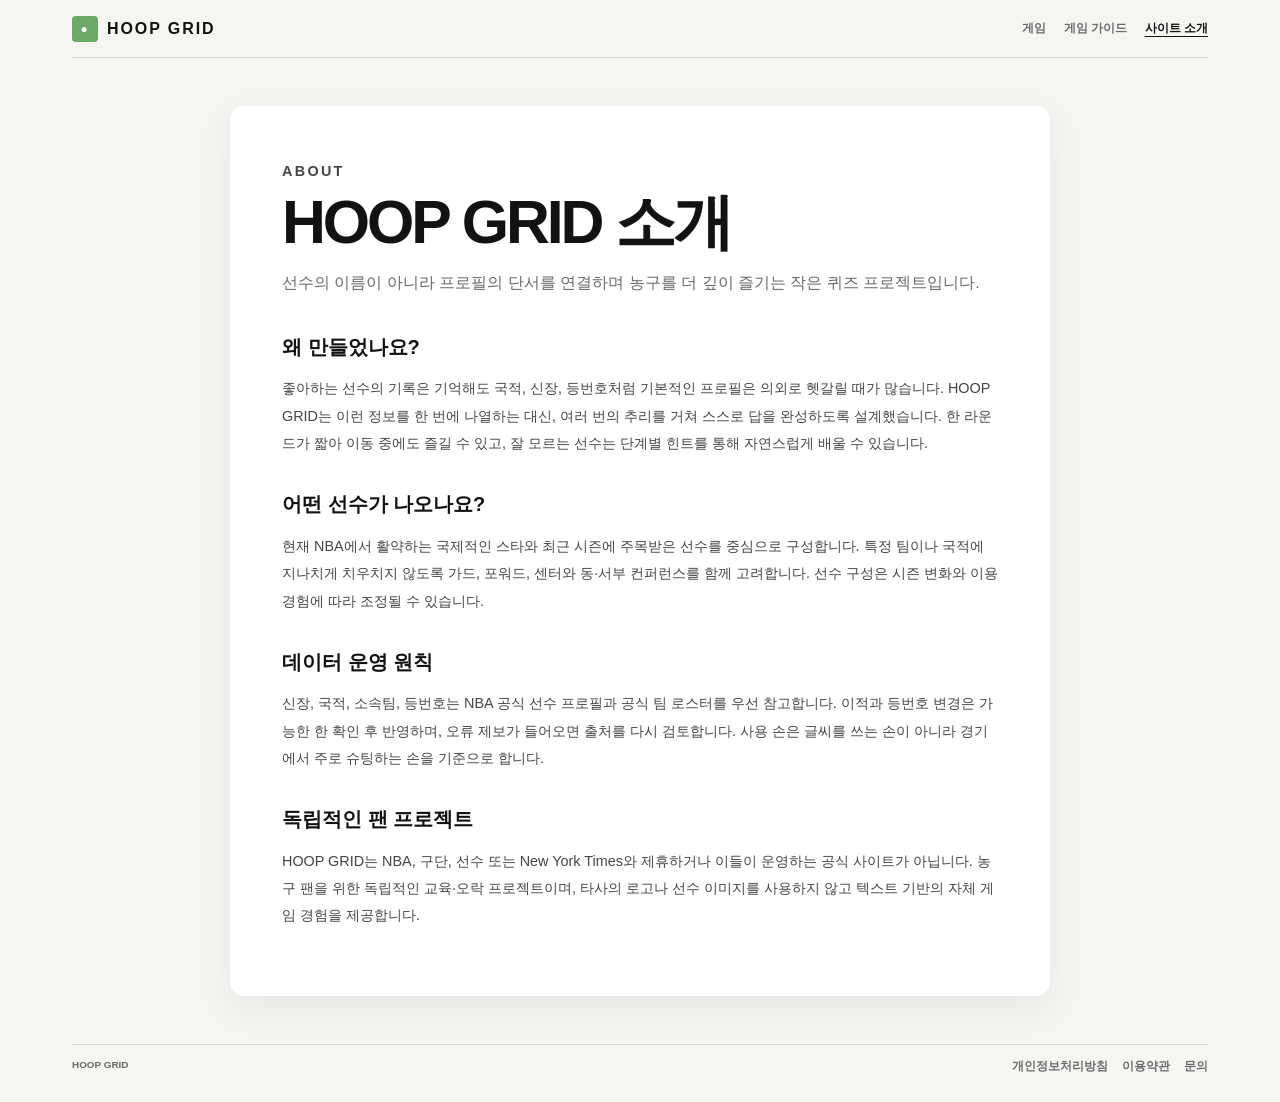
==== about.html @ 03b12234 "AdSense 심사를 위한 콘텐츠와 정책 페이지 보강" ====
<!doctype html>
<html lang="ko">
  <head>
    <meta charset="UTF-8" />
    <meta name="viewport" content="width=device-width, initial-scale=1" />
    <meta name="description" content="NBA 선수 추리 게임 HOOP GRID의 제작 목적과 데이터 운영 원칙을 소개합니다." />
    <title>사이트 소개 — HOOP GRID</title>
    <link rel="stylesheet" href="style.css" />
  </head>
  <body>
    <main class="shell">
      <header class="topbar">
        <a class="brand" href="./"><span class="brand-ball" aria-hidden="true">●</span>HOOP GRID</a>
        <nav class="site-nav" aria-label="주요 메뉴">
          <a href="./">게임</a><a href="guide.html">게임 가이드</a><a href="about.html" aria-current="page">사이트 소개</a>
        </nav>
      </header>
      <article class="content-page">
        <p class="section-kicker">ABOUT</p>
        <h1>HOOP GRID 소개</h1>
        <p class="lead">선수의 이름이 아니라 프로필의 단서를 연결하며 농구를 더 깊이 즐기는 작은 퀴즈 프로젝트입니다.</p>

        <h2>왜 만들었나요?</h2>
        <p>좋아하는 선수의 기록은 기억해도 국적, 신장, 등번호처럼 기본적인 프로필은 의외로 헷갈릴 때가 많습니다. HOOP GRID는 이런 정보를 한 번에 나열하는 대신, 여러 번의 추리를 거쳐 스스로 답을 완성하도록 설계했습니다. 한 라운드가 짧아 이동 중에도 즐길 수 있고, 잘 모르는 선수는 단계별 힌트를 통해 자연스럽게 배울 수 있습니다.</p>

        <h2>어떤 선수가 나오나요?</h2>
        <p>현재 NBA에서 활약하는 국제적인 스타와 최근 시즌에 주목받은 선수를 중심으로 구성합니다. 특정 팀이나 국적에 지나치게 치우치지 않도록 가드, 포워드, 센터와 동·서부 컨퍼런스를 함께 고려합니다. 선수 구성은 시즌 변화와 이용 경험에 따라 조정될 수 있습니다.</p>

        <h2>데이터 운영 원칙</h2>
        <p>신장, 국적, 소속팀, 등번호는 NBA 공식 선수 프로필과 공식 팀 로스터를 우선 참고합니다. 이적과 등번호 변경은 가능한 한 확인 후 반영하며, 오류 제보가 들어오면 출처를 다시 검토합니다. 사용 손은 글씨를 쓰는 손이 아니라 경기에서 주로 슈팅하는 손을 기준으로 합니다.</p>

        <h2>독립적인 팬 프로젝트</h2>
        <p>HOOP GRID는 NBA, 구단, 선수 또는 New York Times와 제휴하거나 이들이 운영하는 공식 사이트가 아닙니다. 농구 팬을 위한 독립적인 교육·오락 프로젝트이며, 타사의 로고나 선수 이미지를 사용하지 않고 텍스트 기반의 자체 게임 경험을 제공합니다.</p>
      </article>
      <footer><span>HOOP GRID</span><nav><a href="privacy.html">개인정보처리방침</a><a href="terms.html">이용약관</a><a href="contact.html">문의</a></nav></footer>
    </main>
  </body>
</html>
---- style.css ----
:root {
  color-scheme: light;
  --ink: #121213;
  --muted: #6a6a6c;
  --page: #ffffff;
  --line: #d3d6da;
  --line-dark: #878a8c;
  --tile: #ffffff;
  --green: #6aaa64;
  --green-dark: #538d4e;
  --wrong: #787c7e;
  --yellow: #c9b458;
  --soft: #f1f2f3;
}

* {
  box-sizing: border-box;
}

html {
  min-width: 320px;
  background: var(--page);
}

body {
  margin: 0;
  min-height: 100vh;
  background: #f5f5f2;
  color: var(--ink);
  font-family: "Noto Sans KR", Arial, sans-serif;
}

button,
input,
select {
  font: inherit;
}

button,
select {
  cursor: pointer;
}

.shell {
  width: min(100%, 1180px);
  margin: 0 auto;
  padding: 0 22px 28px;
}

.topbar {
  display: flex;
  min-height: 58px;
  align-items: center;
  justify-content: space-between;
  gap: 18px;
  border-bottom: 1px solid var(--line);
}

.brand {
  display: flex;
  align-items: center;
  gap: 9px;
  color: var(--ink);
  font-size: 1rem;
  font-weight: 900;
  letter-spacing: 0.12em;
  text-decoration: none;
}

.brand-ball {
  display: grid;
  width: 26px;
  height: 26px;
  place-items: center;
  border-radius: 4px;
  background: var(--green);
  color: #fff;
  font-size: 0.75rem;
}

.round-counter {
  color: var(--muted);
  font-size: 0.72rem;
  font-weight: 800;
  letter-spacing: 0.08em;
}

.site-nav {
  display: flex;
  align-items: center;
  gap: 18px;
}

.site-nav a,
footer a {
  color: var(--muted);
  font-size: 0.72rem;
  font-weight: 700;
  text-decoration: none;
}

.site-nav a:hover,
.site-nav a[aria-current="page"],
footer a:hover,
footer a[aria-current="page"] {
  color: var(--ink);
  text-decoration: underline;
  text-underline-offset: 4px;
}

.hero {
  display: flex;
  align-items: end;
  justify-content: space-between;
  gap: 28px;
  padding: 34px 0 26px;
  text-align: left;
}

.kicker {
  margin: 0 0 7px;
  color: var(--green-dark);
  font-size: 0.68rem;
  font-weight: 900;
  letter-spacing: 0.18em;
}

h1 {
  margin: 0;
  font-size: clamp(2.5rem, 8vw, 4.25rem);
  font-weight: 900;
  letter-spacing: 0.04em;
  line-height: 1;
}

h1 span {
  color: var(--green-dark);
}

.intro {
  max-width: 460px;
  margin: 0 0 2px;
  color: var(--muted);
  font-size: 0.88rem;
  line-height: 1.7;
}

.game-layout {
  display: flex;
  flex-direction: column;
  gap: 18px;
}

.game-card {
  width: 100%;
  padding: 28px;
  border: 0;
  border-radius: 14px;
  background: #fff;
  box-shadow: 0 12px 36px rgba(18, 18, 19, 0.08);
}

.card-header {
  display: flex;
  align-items: center;
  justify-content: space-between;
  gap: 16px;
  margin-bottom: 22px;
  padding-bottom: 18px;
  border-bottom: 1px solid var(--line);
}

.player-prompt {
  margin: 0;
  color: var(--muted);
  font-size: 0.7rem;
  font-weight: 800;
}

.card-header h2 {
  margin: 3px 0 0;
  font-size: clamp(1.5rem, 4vw, 2rem);
  letter-spacing: -0.04em;
}

.mystery-mark {
  display: inline-grid;
  width: 30px;
  height: 30px;
  margin-left: 4px;
  place-items: center;
  border: 2px solid var(--line-dark);
  background: var(--soft);
  font-size: 1rem;
  vertical-align: 3px;
}

.english-name {
  margin: 2px 0 0;
  color: var(--muted);
  font-size: 0.76rem;
}

.difficulty {
  flex: none;
  padding: 6px 9px;
  border: 1px solid var(--line-dark);
  border-radius: 4px;
  color: var(--ink);
  font-size: 0.66rem;
  font-weight: 900;
}

.guess-board {
  margin-bottom: 18px;
  overflow-x: auto;
  padding-bottom: 4px;
}

.board-title {
  margin: 0 0 10px;
  color: var(--ink);
  font-size: 0.68rem;
  letter-spacing: 0.14em;
}

.board-labels,
.guess-row {
  display: grid;
  grid-template-columns: 1fr 0.8fr 1.35fr 0.75fr 0.75fr;
  gap: 8px;
  min-width: 720px;
}

.board-labels {
  margin-bottom: 6px;
  color: var(--muted);
  font-size: 0.64rem;
  font-weight: 800;
  text-align: center;
}

.guess-history {
  display: grid;
  gap: 6px;
}

.guess-cell {
  display: flex;
  min-width: 0;
  min-height: 46px;
  align-items: center;
  justify-content: center;
  gap: 5px;
  padding: 6px 4px;
  position: relative;
  border: 1px solid var(--line);
  border-radius: 999px;
  background: #fff;
  color: var(--ink);
  font-size: clamp(0.65rem, 1.8vw, 0.8rem);
  font-weight: 900;
  line-height: 1.2;
  text-align: center;
  word-break: keep-all;
  animation: flip-in 360ms ease both;
}

.guess-cell::before {
  flex: none;
  width: 12px;
  height: 12px;
  border-radius: 50%;
  content: "";
}

.guess-cell.correct {
  border-color: var(--green);
  background: #f0f8ef;
}

.guess-cell.wrong {
  border-color: #b7b9bb;
  background: #f3f4f4;
}

.guess-cell.correct::before {
  background: var(--green);
}

.guess-cell.wrong::before {
  background: var(--wrong);
}

.height-arrow {
  flex: none;
  color: var(--wrong);
  font-size: 1rem;
}

@keyframes flip-in {
  0% {
    transform: rotateX(80deg);
  }
  100% {
    transform: rotateX(0);
  }
}

.hint-box {
  margin: 4px 0 18px;
  padding: 15px;
  border: 1px solid var(--line);
  border-radius: 6px;
  background: var(--soft);
}

.hint-heading {
  display: flex;
  align-items: center;
  justify-content: space-between;
  gap: 14px;
}

.hint-eyebrow {
  display: block;
  color: var(--green-dark);
  font-size: 0.6rem;
  font-weight: 900;
  letter-spacing: 0.12em;
}

.hint-heading h3 {
  margin: 1px 0 0;
  font-size: 1rem;
}

.hint-button {
  padding: 8px 12px;
  border: 0;
  border-radius: 4px;
  background: var(--yellow);
  color: #fff;
  font-size: 0.75rem;
  font-weight: 900;
}

.hint-button:disabled {
  cursor: default;
  background: var(--line-dark);
}

.hint-progress {
  margin-top: 8px;
  color: var(--muted);
  font-size: 0.66rem;
}

.hint-list {
  display: grid;
  gap: 5px;
  margin: 8px 0 0;
  padding: 0;
  list-style: none;
}

.hint-list:empty {
  display: none;
}

.hint-list li {
  padding: 8px 10px;
  border-left: 4px solid var(--yellow);
  background: #fff;
  font-size: 0.76rem;
  font-weight: 700;
  animation: hint-in 180ms ease both;
}

@keyframes hint-in {
  from {
    opacity: 0;
    transform: translateY(-4px);
  }
}

.clue-grid {
  display: grid;
  grid-template-columns: repeat(5, minmax(0, 1fr));
  gap: 10px;
  overflow-x: auto;
  padding: 3px 1px 10px;
}

.clue {
  position: relative;
  min-width: 142px;
  min-height: 118px;
  padding: 13px;
  border: 1px solid var(--line);
  border-radius: 10px;
  background: var(--tile);
  transition: border-color 150ms ease, background 150ms ease;
}

.clue::after {
  position: absolute;
  right: 8px;
  top: 6px;
  color: #ececec;
  font-size: 1.6rem;
  font-weight: 900;
  content: attr(data-number);
}

.clue-label {
  position: relative;
  z-index: 1;
  display: flex;
  align-items: center;
  gap: 6px;
  margin-bottom: 11px;
  color: var(--muted);
  font-size: 0.65rem;
  font-weight: 900;
}

.clue-label span {
  color: var(--green-dark);
}

.clue-input {
  position: relative;
  z-index: 2;
  width: calc(100% - 32px);
  min-width: 0;
  padding: 7px 3px;
  border: 0;
  border-bottom: 2px solid var(--line-dark);
  border-radius: 0;
  outline: 0;
  background: transparent;
  color: var(--ink);
  font-size: clamp(0.86rem, 2vw, 1rem);
  font-weight: 800;
}

.clue-input option {
  background: #fff;
  color: var(--ink);
}

.clue-input:focus {
  border-color: var(--ink);
}

.clue-input:disabled {
  cursor: default;
  opacity: 1;
}

.result-icon {
  position: absolute;
  z-index: 3;
  right: 12px;
  top: 42px;
  display: grid;
  width: 26px;
  height: 26px;
  place-items: center;
  border-radius: 50%;
  font-size: 0.85rem;
  font-weight: 900;
}

.clue.is-correct {
  border-color: var(--green);
  background: #edf7ec;
  box-shadow: inset 0 0 0 1px var(--green);
}

.clue.is-correct .clue-input {
  border-color: var(--green);
  color: #315c2d;
}

.clue.is-correct .result-icon {
  background: var(--green);
  color: #fff;
}

.clue.is-wrong {
  border-color: var(--wrong);
  background: #f0f1f2;
  box-shadow: inset 0 0 0 1px var(--wrong);
}

.clue.is-wrong .clue-input {
  border-color: var(--wrong);
}

.clue.is-wrong .result-icon {
  background: var(--wrong);
  color: #fff;
}

.answer-actions {
  display: flex;
  align-items: center;
  gap: 14px;
  margin-top: 14px;
}

.primary-button,
.next-button {
  border: 0;
  border-radius: 4px;
  background: var(--ink);
  color: #fff;
  font-weight: 900;
  transition: transform 120ms ease, opacity 120ms ease;
}

.primary-button {
  padding: 12px 18px;
}

.primary-button:hover,
.next-button:hover {
  opacity: 0.84;
}

.attempt-count {
  color: var(--muted);
  font-size: 0.72rem;
  font-weight: 700;
}

.feedback {
  min-height: 23px;
  margin: 10px 0 0;
  color: var(--muted);
  font-size: 0.78rem;
  font-weight: 700;
}

.feedback.correct {
  color: var(--green-dark);
}

.feedback.wrong {
  color: var(--wrong);
}

.side-panel {
  display: grid;
  grid-template-columns: 1.1fr 1.4fr auto;
  gap: 10px;
}

.editorial-section {
  margin-top: 34px;
  padding: 34px;
  border-radius: 14px;
  background: #fff;
}

.editorial-section h2 {
  margin: 5px 0 12px;
  font-size: clamp(1.45rem, 4vw, 2rem);
  letter-spacing: -0.04em;
}

.editorial-section > p:not(.section-kicker) {
  max-width: 850px;
  margin: 0;
  color: #4f4f51;
  line-height: 1.85;
}

.section-kicker {
  margin: 0;
  color: var(--green-dark);
  font-size: 0.66rem;
  font-weight: 900;
  letter-spacing: 0.16em;
}

.info-grid {
  display: grid;
  grid-template-columns: repeat(3, 1fr);
  gap: 14px;
  margin-top: 24px;
}

.info-grid article {
  padding: 20px;
  border: 1px solid var(--line);
  border-radius: 8px;
}

.info-grid article > span {
  color: var(--green-dark);
  font-size: 0.7rem;
  font-weight: 900;
}

.info-grid h3 {
  margin: 7px 0 6px;
  font-size: 1rem;
}

.info-grid p {
  margin: 0;
  color: var(--muted);
  font-size: 0.78rem;
  line-height: 1.65;
}

.methodology {
  background: #eef4ed;
}

.text-link,
.primary-link {
  display: inline-flex;
  margin-top: 18px;
  color: var(--green-dark);
  font-size: 0.82rem;
  font-weight: 900;
  text-decoration: none;
}

.primary-link {
  padding: 12px 18px;
  border-radius: 4px;
  background: var(--ink);
  color: #fff;
}

.content-page {
  max-width: 820px;
  min-height: 62vh;
  margin: 48px auto;
  padding: clamp(24px, 5vw, 52px);
  border-radius: 14px;
  background: #fff;
  box-shadow: 0 12px 36px rgba(18, 18, 19, 0.06);
}

.content-page h1 {
  margin: 7px 0 16px;
  font-size: clamp(2.2rem, 7vw, 3.8rem);
  letter-spacing: -0.05em;
}

.content-page .lead {
  margin-bottom: 36px;
  color: var(--muted);
  font-size: 1rem;
  line-height: 1.8;
}

.content-page h2 {
  margin: 34px 0 9px;
  font-size: 1.25rem;
}

.content-page p,
.content-page li {
  color: #464648;
  font-size: 0.9rem;
  line-height: 1.9;
}

.content-page a:not(.primary-link) {
  color: #376f35;
  font-weight: 700;
}

.content-page li + li {
  margin-top: 6px;
}

.updated {
  padding-bottom: 16px;
  border-bottom: 1px solid var(--line);
  color: var(--muted) !important;
  font-size: 0.74rem !important;
}

.contact-form {
  display: grid;
  gap: 18px;
  margin-top: 30px;
}

.contact-form label {
  display: grid;
  gap: 7px;
  color: var(--ink);
  font-size: 0.8rem;
  font-weight: 800;
}

.contact-form input,
.contact-form select,
.contact-form textarea {
  width: 100%;
  padding: 12px 13px;
  border: 1px solid var(--line-dark);
  border-radius: 4px;
  background: #fff;
  color: var(--ink);
  font: inherit;
}

.contact-form textarea {
  resize: vertical;
}

.contact-form .primary-button {
  justify-self: start;
}

.score-card,
.tip-card {
  border: 1px solid var(--line);
  border-radius: 6px;
  background: #fff;
}

.score-card {
  display: grid;
  grid-template-columns: auto 1fr;
  align-items: center;
  gap: 13px;
  padding: 13px;
}

.score-title {
  grid-column: 1 / -1;
  margin: 0;
  color: var(--muted);
  font-size: 0.6rem;
  font-weight: 900;
  letter-spacing: 0.12em;
}

.score-main {
  display: flex;
  align-items: baseline;
  gap: 4px;
}

.score-main strong {
  font-size: 2rem;
  line-height: 1;
}

.score-main span {
  color: var(--muted);
  font-size: 0.65rem;
}

.stats {
  display: grid;
  grid-template-columns: 1fr 1fr;
  gap: 8px;
}

.stat span {
  display: block;
  color: var(--muted);
  font-size: 0.58rem;
}

.stat strong {
  display: block;
  margin-top: 2px;
  font-size: 0.9rem;
}

.tip-card {
  padding: 13px;
}

.tip-card strong {
  color: var(--green-dark);
  font-size: 0.62rem;
  letter-spacing: 0.1em;
}

.tip-card p {
  margin: 5px 0 0;
  color: var(--muted);
  font-size: 0.68rem;
  line-height: 1.55;
}

.next-button {
  min-width: 126px;
  padding: 0 16px;
}

.next-button[hidden] {
  display: none;
}

footer {
  display: flex;
  justify-content: space-between;
  gap: 18px;
  margin-top: 26px;
  padding-top: 14px;
  border-top: 1px solid var(--line);
  color: var(--muted);
  font-size: 0.62rem;
  font-weight: 700;
}

footer nav {
  display: flex;
  flex-wrap: wrap;
  justify-content: flex-end;
  gap: 14px;
}

.primary-button:focus-visible,
.next-button:focus-visible,
.hint-button:focus-visible,
.clue-input:focus-visible {
  outline: 3px solid var(--yellow);
  outline-offset: 2px;
}

@media (max-width: 660px) {
  .shell {
    padding-inline: 12px;
  }

  .hero {
    display: block;
  }

  .intro {
    margin-top: 14px;
  }

  .game-card {
    padding: 18px 14px;
  }

  .side-panel {
    grid-template-columns: 1fr;
  }

  .topbar {
    flex-wrap: wrap;
    padding: 12px 0;
  }

  .site-nav {
    order: 3;
    width: 100%;
    justify-content: space-between;
    gap: 8px;
    padding-top: 9px;
    border-top: 1px solid var(--line);
  }

  .info-grid {
    grid-template-columns: 1fr;
  }

  .editorial-section {
    padding: 24px 18px;
  }

  .next-button {
    min-height: 46px;
  }
}

@media (max-width: 480px) {
  .hero {
    padding: 24px 0 18px;
  }

  .board-labels,
  .guess-row {
    grid-template-columns: 1fr 0.8fr 1.35fr 0.75fr 0.75fr;
    gap: 6px;
  }

  .guess-cell {
    min-height: 42px;
    padding-inline: 2px;
    font-size: 0.58rem;
  }

  .hint-heading {
    align-items: flex-end;
  }

  .hint-button {
    padding-inline: 9px;
  }

  .answer-actions {
    align-items: stretch;
    flex-direction: column;
  }

  .primary-button {
    width: 100%;
  }

  footer {
    flex-direction: column;
  }

  footer nav {
    justify-content: flex-start;
  }
}

@media (prefers-reduced-motion: reduce) {
  * {
    animation: none !important;
    transition: none !important;
  }
}
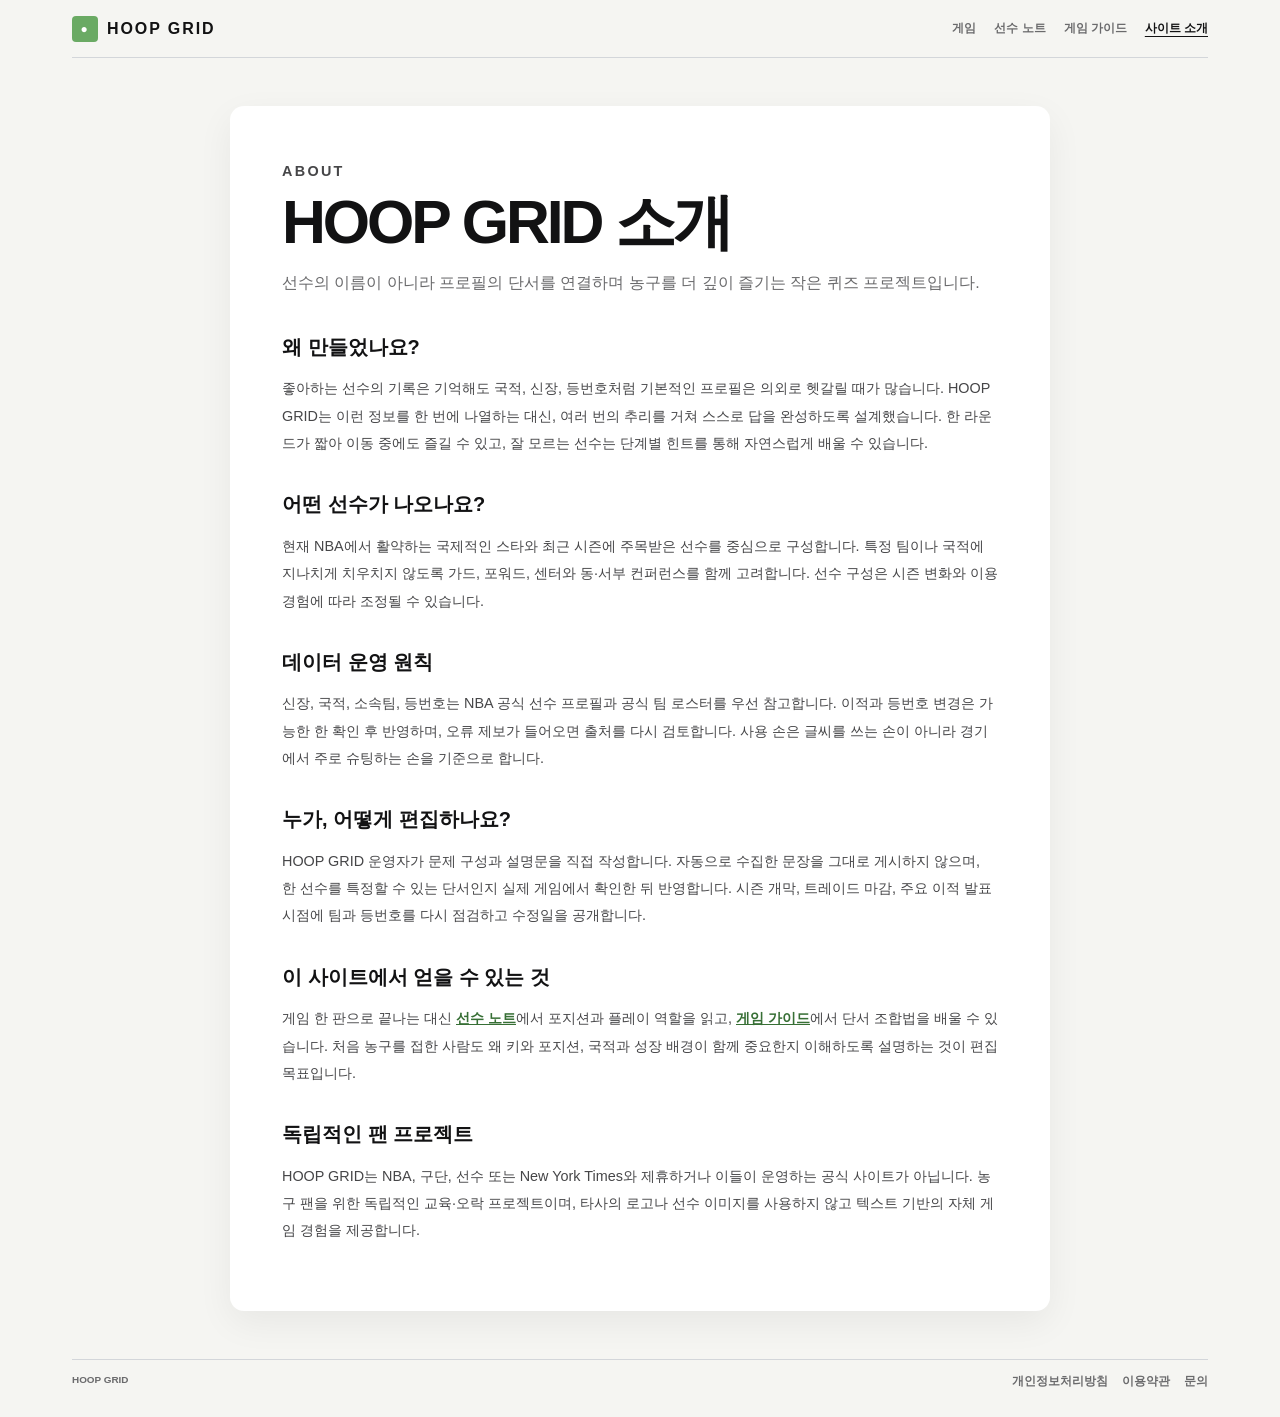
==== commit 7e9259ba: "애드센스 심사를 위한 선수 콘텐츠와 광고 범위 개선" ====
--- a/about.html
+++ b/about.html
@@ -5,6 +5,12 @@
     <meta name="viewport" content="width=device-width, initial-scale=1" />
     <meta name="description" content="NBA 선수 추리 게임 HOOP GRID의 제작 목적과 데이터 운영 원칙을 소개합니다." />
     <title>사이트 소개 — HOOP GRID</title>
+    <meta name="google-adsense-account" content="ca-pub-3541947131478776" />
+    <script
+      async
+      src="https://pagead2.googlesyndication.com/pagead/js/adsbygoogle.js?client=ca-pub-3541947131478776"
+      crossorigin="anonymous"
+    ></script>
     <link rel="stylesheet" href="style.css" />
   </head>
   <body>
@@ -12,7 +18,7 @@
       <header class="topbar">
         <a class="brand" href="./"><span class="brand-ball" aria-hidden="true">●</span>HOOP GRID</a>
         <nav class="site-nav" aria-label="주요 메뉴">
-          <a href="./">게임</a><a href="guide.html">게임 가이드</a><a href="about.html" aria-current="page">사이트 소개</a>
+          <a href="./">게임</a><a href="players.html">선수 노트</a><a href="guide.html">게임 가이드</a><a href="about.html" aria-current="page">사이트 소개</a>
         </nav>
       </header>
       <article class="content-page">
@@ -29,6 +35,12 @@
         <h2>데이터 운영 원칙</h2>
         <p>신장, 국적, 소속팀, 등번호는 NBA 공식 선수 프로필과 공식 팀 로스터를 우선 참고합니다. 이적과 등번호 변경은 가능한 한 확인 후 반영하며, 오류 제보가 들어오면 출처를 다시 검토합니다. 사용 손은 글씨를 쓰는 손이 아니라 경기에서 주로 슈팅하는 손을 기준으로 합니다.</p>
 
+        <h2>누가, 어떻게 편집하나요?</h2>
+        <p>HOOP GRID 운영자가 문제 구성과 설명문을 직접 작성합니다. 자동으로 수집한 문장을 그대로 게시하지 않으며, 한 선수를 특정할 수 있는 단서인지 실제 게임에서 확인한 뒤 반영합니다. 시즌 개막, 트레이드 마감, 주요 이적 발표 시점에 팀과 등번호를 다시 점검하고 수정일을 공개합니다.</p>
+
+        <h2>이 사이트에서 얻을 수 있는 것</h2>
+        <p>게임 한 판으로 끝나는 대신 <a href="players.html">선수 노트</a>에서 포지션과 플레이 역할을 읽고, <a href="guide.html">게임 가이드</a>에서 단서 조합법을 배울 수 있습니다. 처음 농구를 접한 사람도 왜 키와 포지션, 국적과 성장 배경이 함께 중요한지 이해하도록 설명하는 것이 편집 목표입니다.</p>
+
         <h2>독립적인 팬 프로젝트</h2>
         <p>HOOP GRID는 NBA, 구단, 선수 또는 New York Times와 제휴하거나 이들이 운영하는 공식 사이트가 아닙니다. 농구 팬을 위한 독립적인 교육·오락 프로젝트이며, 타사의 로고나 선수 이미지를 사용하지 않고 텍스트 기반의 자체 게임 경험을 제공합니다.</p>
       </article>
--- a/style.css
+++ b/style.css
@@ -106,6 +106,82 @@
   color: var(--ink);
   text-decoration: underline;
   text-underline-offset: 4px;
+}
+
+.article-grid {
+  display: grid;
+  grid-template-columns: repeat(3, minmax(0, 1fr));
+  gap: 18px;
+  margin: 28px 0;
+}
+
+.article-grid article,
+.player-notes article {
+  padding: 22px;
+  border: 1px solid var(--line);
+  border-radius: 12px;
+  background: #fff;
+}
+
+.article-grid h3,
+.player-notes h2 {
+  margin-top: 0;
+}
+
+.article-grid p,
+.player-notes p {
+  color: var(--muted);
+  line-height: 1.85;
+}
+
+.source-note {
+  border-left: 5px solid var(--green);
+}
+
+.wide-content {
+  max-width: 1080px;
+}
+
+.notice-box {
+  margin: 28px 0;
+  padding: 20px 22px;
+  border-left: 5px solid var(--yellow);
+  background: #fff;
+}
+
+.notice-box p {
+  margin-bottom: 0;
+}
+
+.player-notes {
+  display: grid;
+  grid-template-columns: repeat(2, minmax(0, 1fr));
+  gap: 16px;
+  margin: 32px 0 48px;
+}
+
+.player-tag {
+  display: block;
+  margin-bottom: 9px;
+  color: var(--green-dark);
+  font-size: .72rem;
+  font-weight: 900;
+  letter-spacing: .04em;
+}
+
+.source-line {
+  margin: 32px 0;
+  padding-top: 18px;
+  border-top: 1px solid var(--line);
+  color: var(--muted);
+  font-size: .82rem;
+}
+
+@media (max-width: 760px) {
+  .article-grid,
+  .player-notes {
+    grid-template-columns: 1fr;
+  }
 }
 
 .hero {
